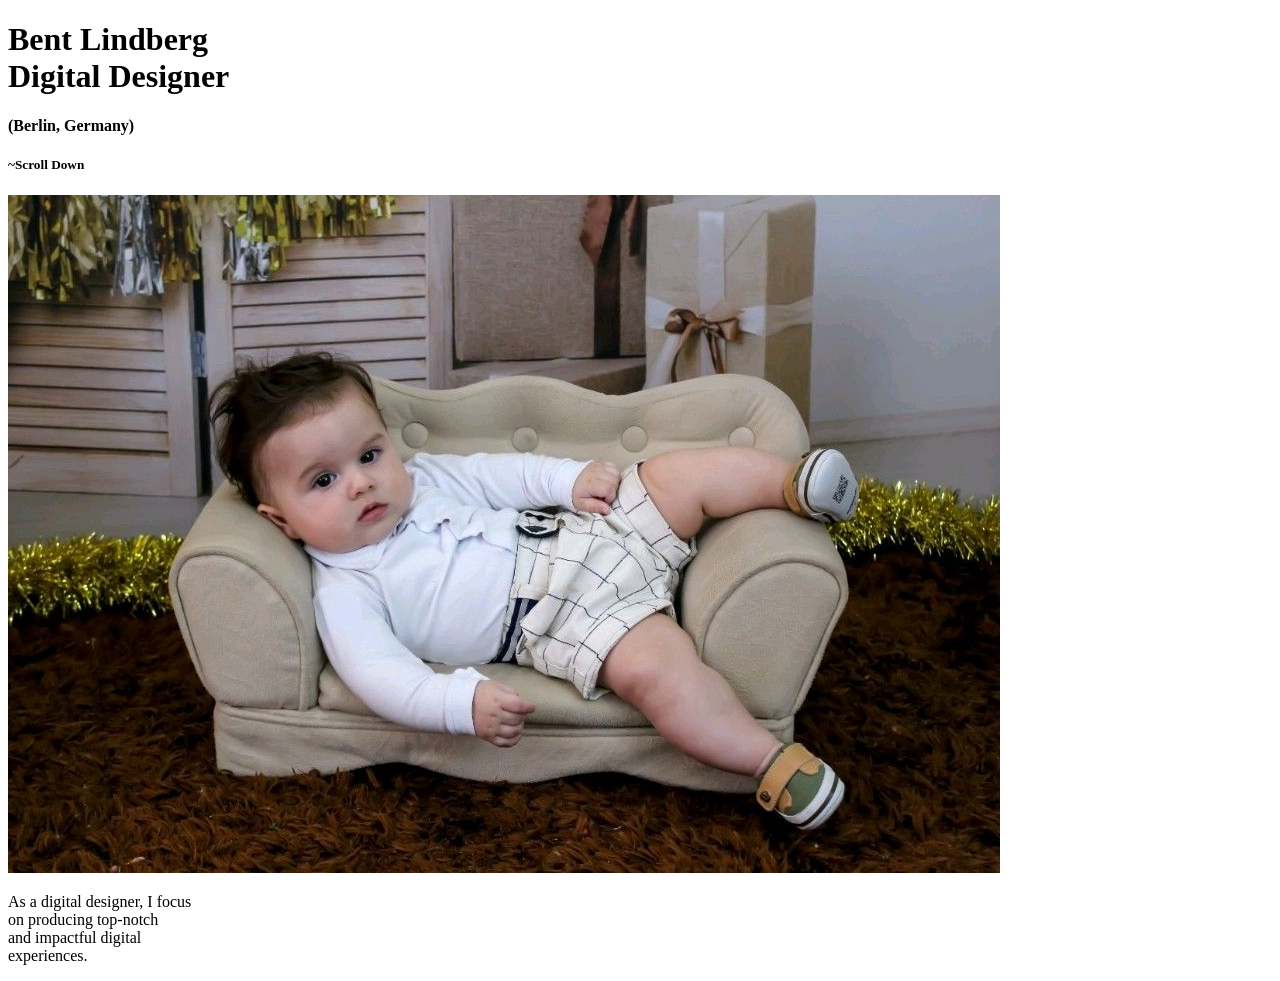
==== assignment.html @ 0bf85643 "Add initial HTML structure for assignment page - Created a new HTML file named assignment.html - Add" ====
<!DOCTYPE html>
<html lang="en">
<head>
    <meta charset="UTF-8">
    <meta name="viewport" content="width=device-width, initial-scale=1.0">
    <title>Assignment April</title>
</head>
<h1>Bent Lindberg <br>
    Digital Designer <br>
</h1>
<h4>(Berlin, Germany)</h4>
<h5>~Scroll Down</h5>
<img src="Picture ccc.jpg" alt="pix">
<p>
    As a digital designer, I focus <br>
    on producing top-notch <br>
    and impactful digital <br>
    experiences.
</p>
<body>
    
</body>
</html>
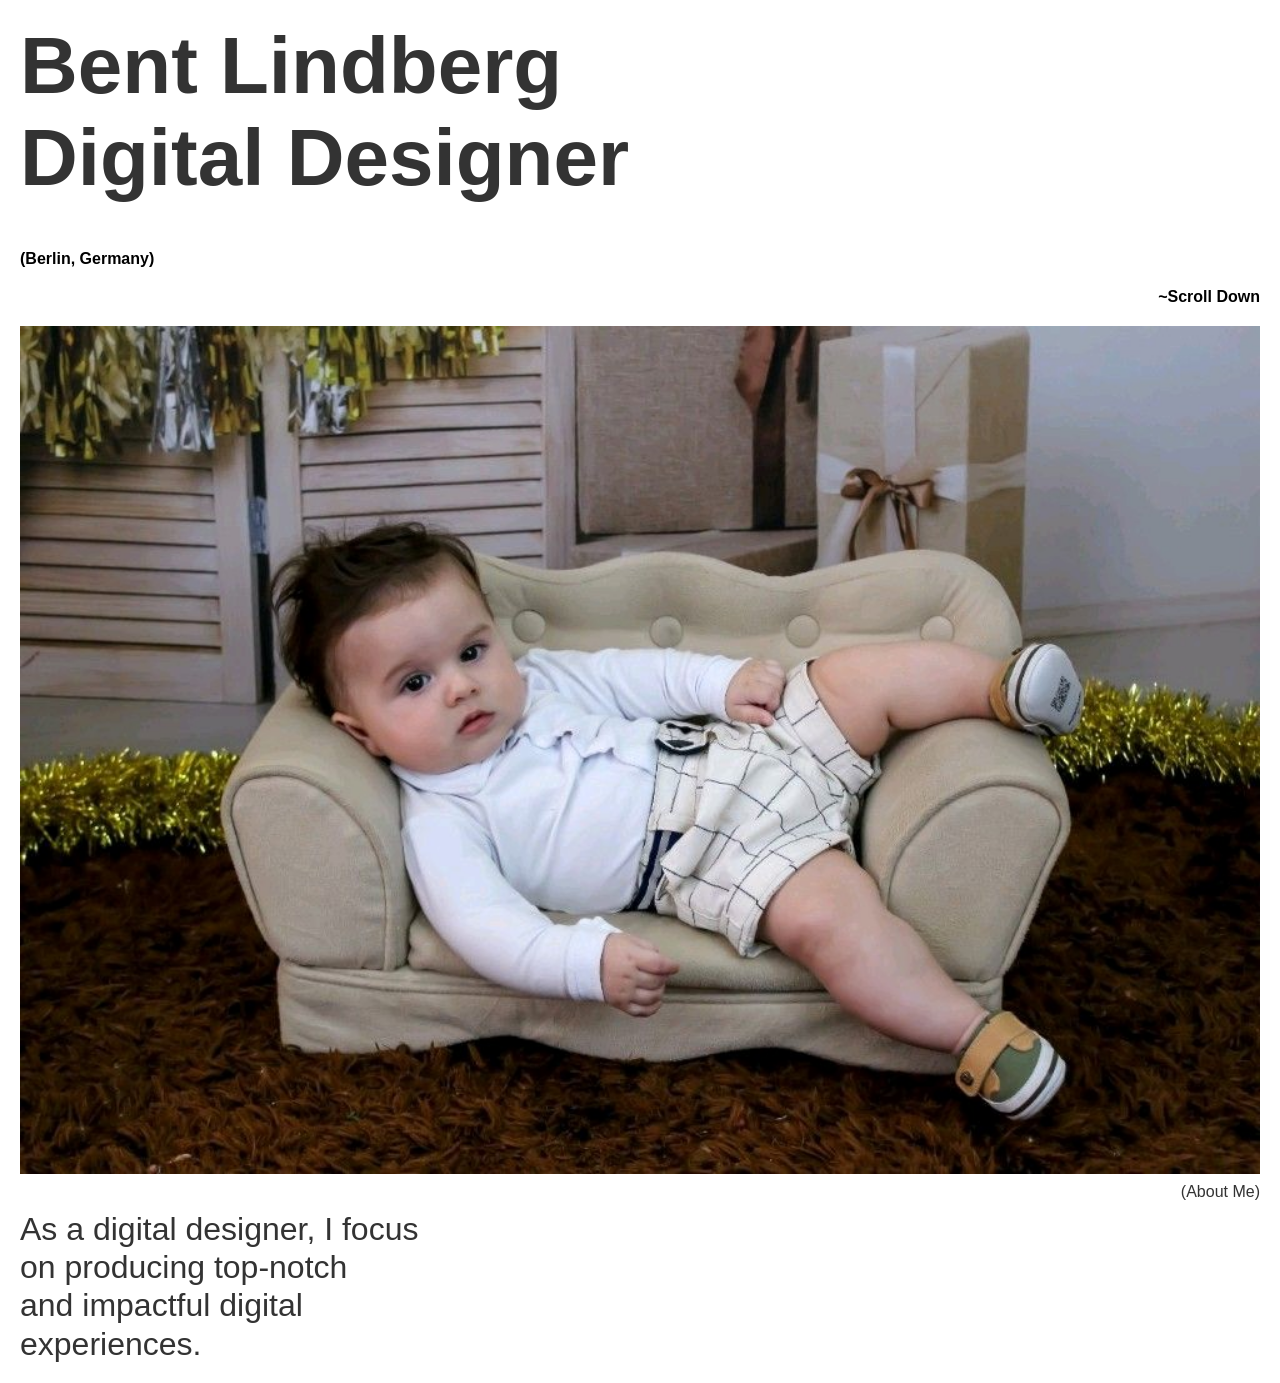
==== commit 7c0c1da4: "Add logo images and update styles in assignment files" ====
--- a/assignment.html
+++ b/assignment.html
@@ -3,14 +3,16 @@
 <head>
     <meta charset="UTF-8">
     <meta name="viewport" content="width=device-width, initial-scale=1.0">
+    <link rel="stylesheet" href="assignment.css">
     <title>Assignment April</title>
 </head>
 <h1>Bent Lindberg <br>
     Digital Designer <br>
-</h1>
+</h1> <br><br>
 <h4>(Berlin, Germany)</h4>
 <h5>~Scroll Down</h5>
 <img src="Picture ccc.jpg" alt="pix">
+<p2>(About Me)</p2>
 <p>
     As a digital designer, I focus <br>
     on producing top-notch <br>
--- a/assignment.css
+++ b/assignment.css
@@ -0,0 +1,46 @@
+*{
+    margin: 0;
+    padding: 0;
+    box-sizing: border-box;
+}
+body {
+    font-family: 'Arial', sans-serif;
+    background-color: white;
+    color: #333;
+    display: flex;
+    flex-direction: column;
+    padding: 20px;
+}
+h1 {
+    font-size: 5em;
+    margin-bottom: 10px;
+    text-align: left;
+}
+h4 {
+    font-size: 1em;
+    font-family: Verdana, Geneva, Tahoma, sans-serif;
+    margin-bottom: 20px;
+    color: black;
+    text-align:left;
+}
+h5 {
+    font-size: 1em;
+    font-family: Verdana, Geneva, Tahoma, sans-serif;
+    margin-bottom: 20px;
+    color: black;
+    text-align: right;
+}
+p {
+    font-size: 2em;
+    font-family: Arial Black, Gadget, sans-serif;
+    line-height: 1.2;
+    margin-top: 10px;
+    text-align: left;
+}
+p2 {
+    font-size: 1em;
+    font-family: 'verdana', sans-serif;
+    line-height: 1;
+    margin-top: 10px;
+    text-align: right;
+}
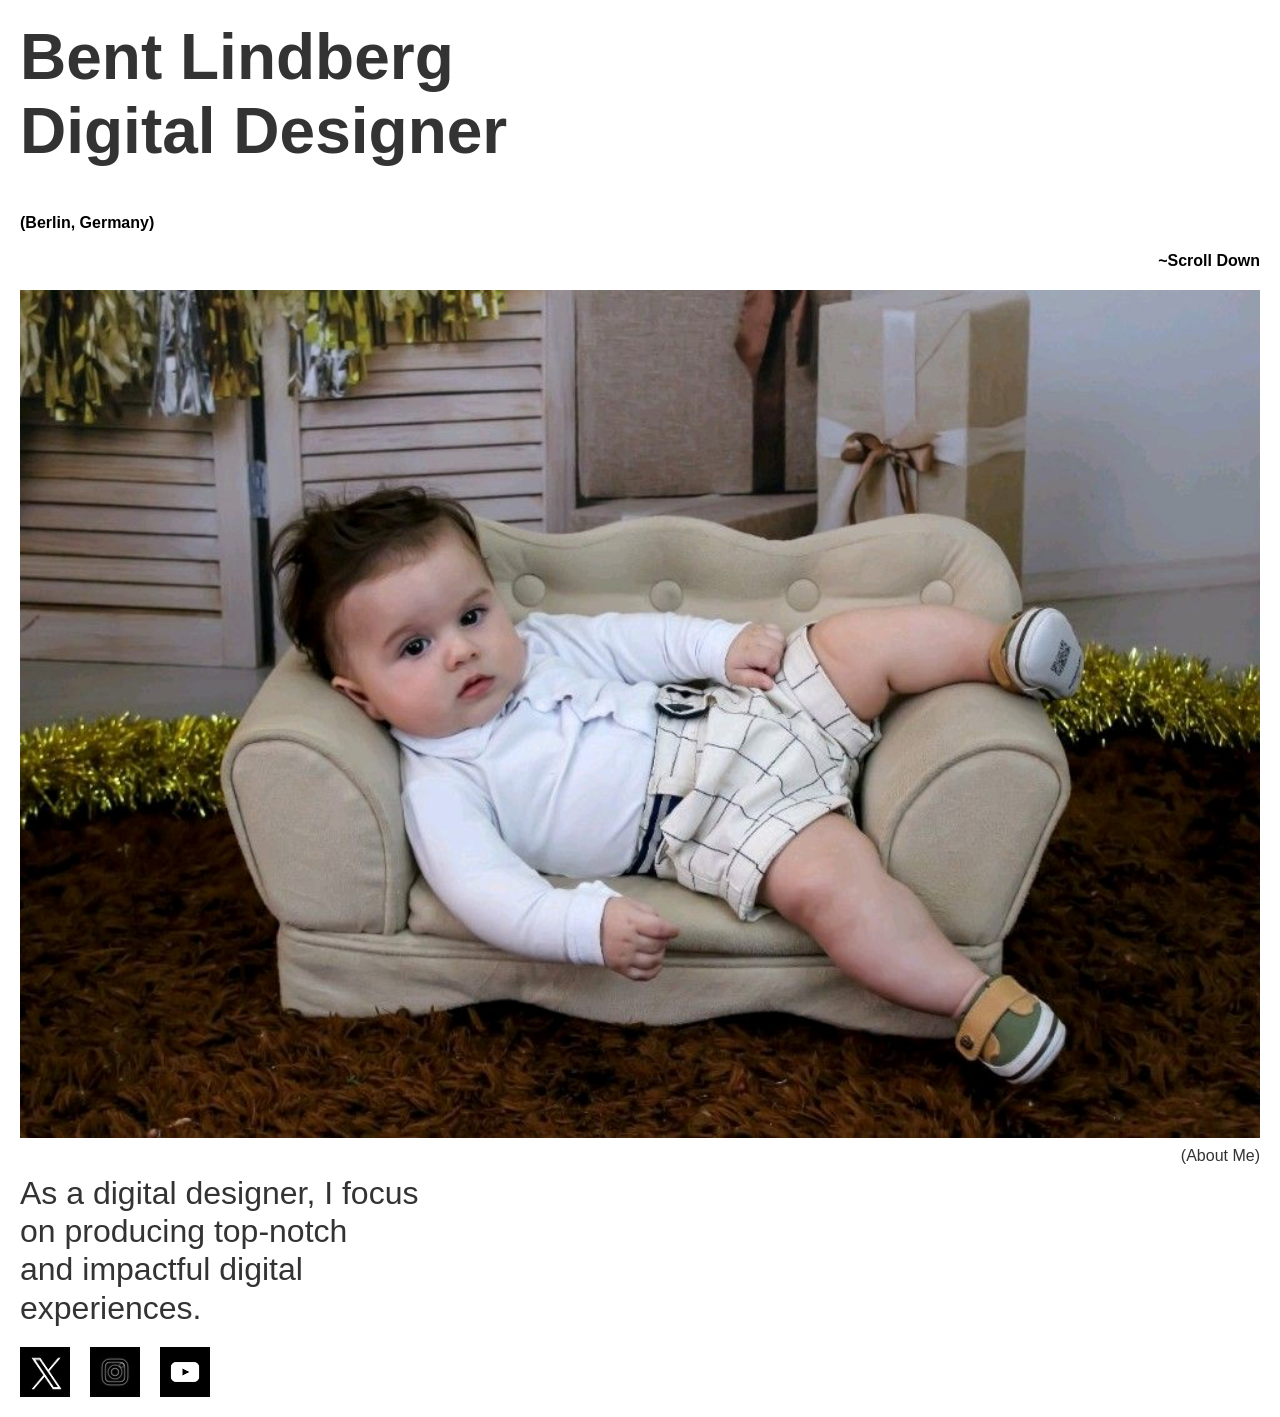
==== commit 5a0cf25d: "Refactor heading styles and update HTML structure for better layout" ====
--- a/assignment.html
+++ b/assignment.html
@@ -11,15 +11,20 @@
 </h1> <br><br>
 <h4>(Berlin, Germany)</h4>
 <h5>~Scroll Down</h5>
-<img src="Picture ccc.jpg" alt="pix">
-<p2>(About Me)</p2>
-<p>
+<img src="Picture ccc.jpg" alt="pix" style="height: 50%;" width="100%"> 
+
+<body>
+    <p2>(About Me)</p2>
+<p3>
     As a digital designer, I focus <br>
     on producing top-notch <br>
     and impactful digital <br>
     experiences.
-</p>
-<body>
-    
+</p3>
+<div class="image-column">
+<img src="X Logo Black.png" alt="" style="width: 50px;" height="50px"> <br>
+<img src="Instagram logo black.jpg" alt="" style="width: 50px;" height="50px"> <br>
+<img src="youtube logo black.png" alt="" style="width: 50px;" height="50px">
+</div>
 </body>
 </html>
--- a/assignment.css
+++ b/assignment.css
@@ -12,7 +12,7 @@
     padding: 20px;
 }
 h1 {
-    font-size: 5em;
+    font-size: 4em;
     margin-bottom: 10px;
     text-align: left;
 }
@@ -30,7 +30,7 @@
     color: black;
     text-align: right;
 }
-p {
+p3 {
     font-size: 2em;
     font-family: Arial Black, Gadget, sans-serif;
     line-height: 1.2;
@@ -43,4 +43,11 @@
     line-height: 1;
     margin-top: 10px;
     text-align: right;
+}
+div.image-column {
+    display: flex;
+    flex-direction: row;
+    gap: 10px;
+    margin-top: 20px;
+    float: right;
 }
